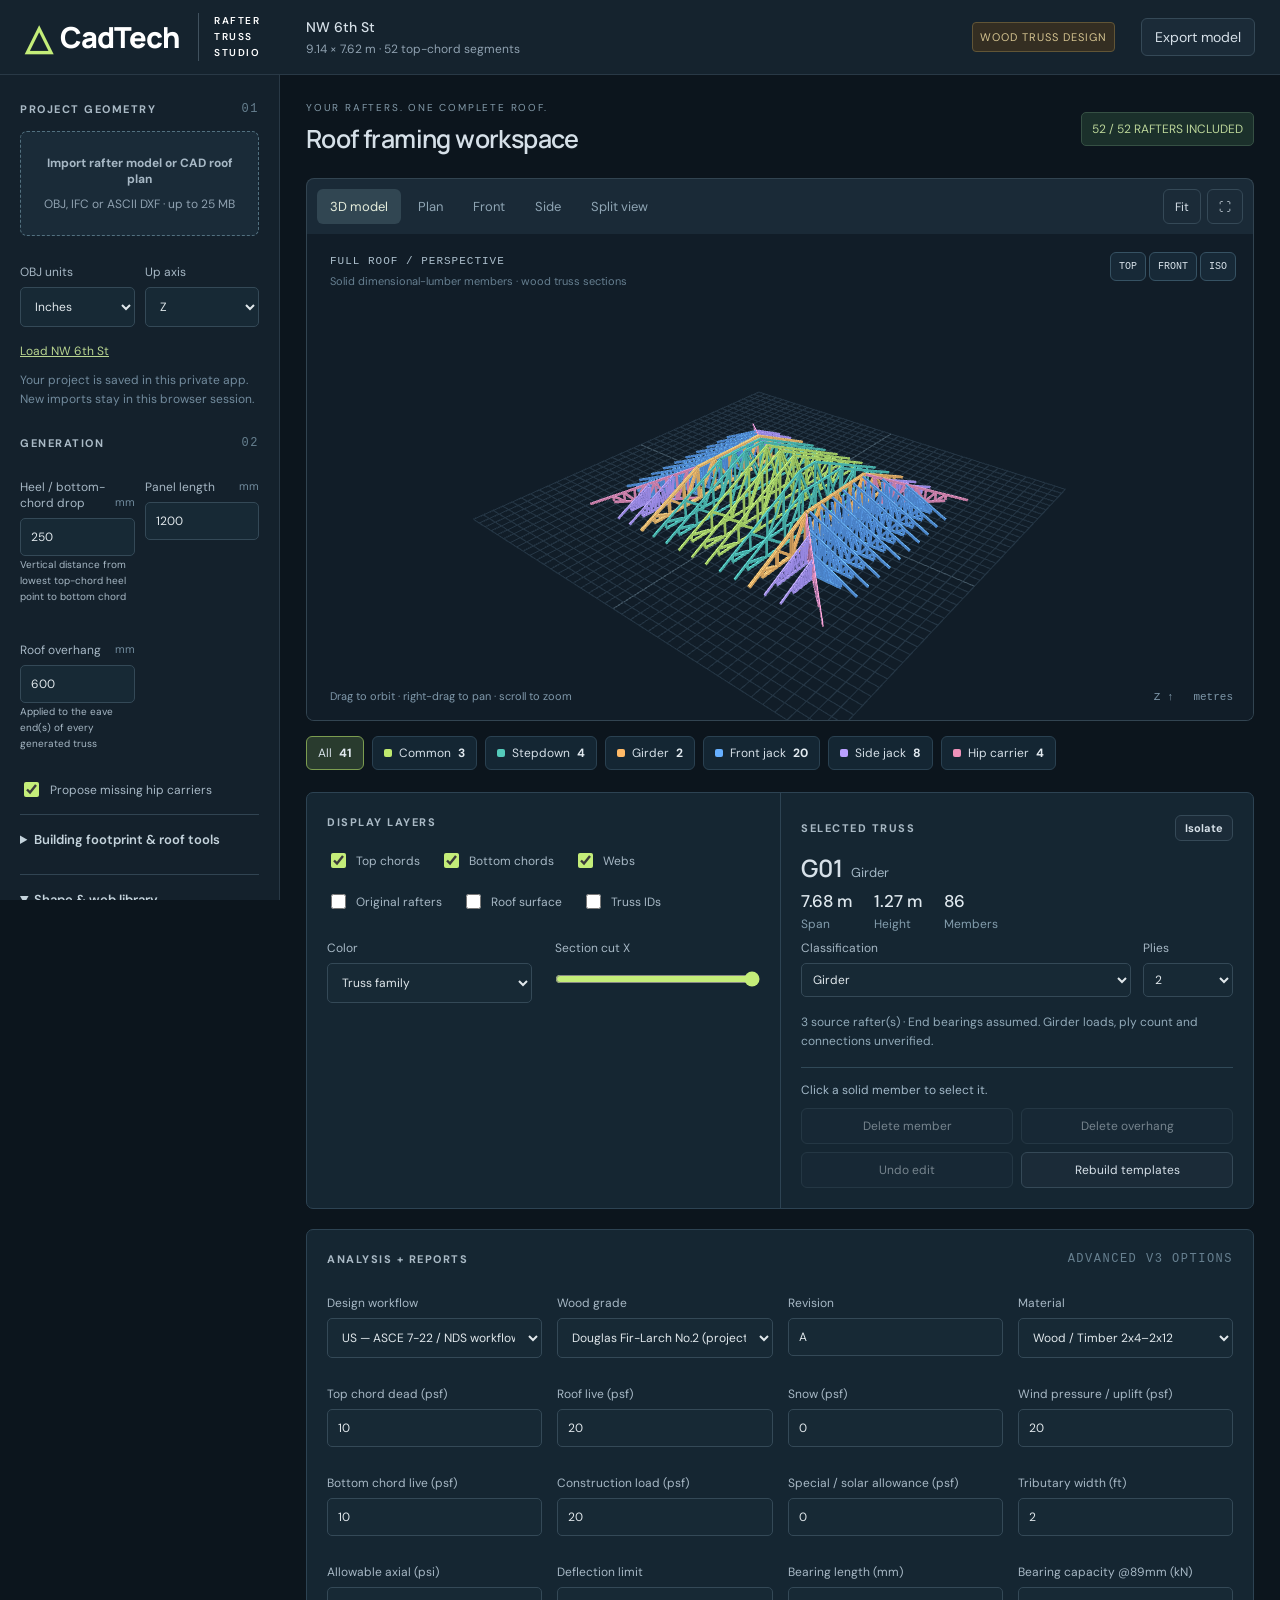
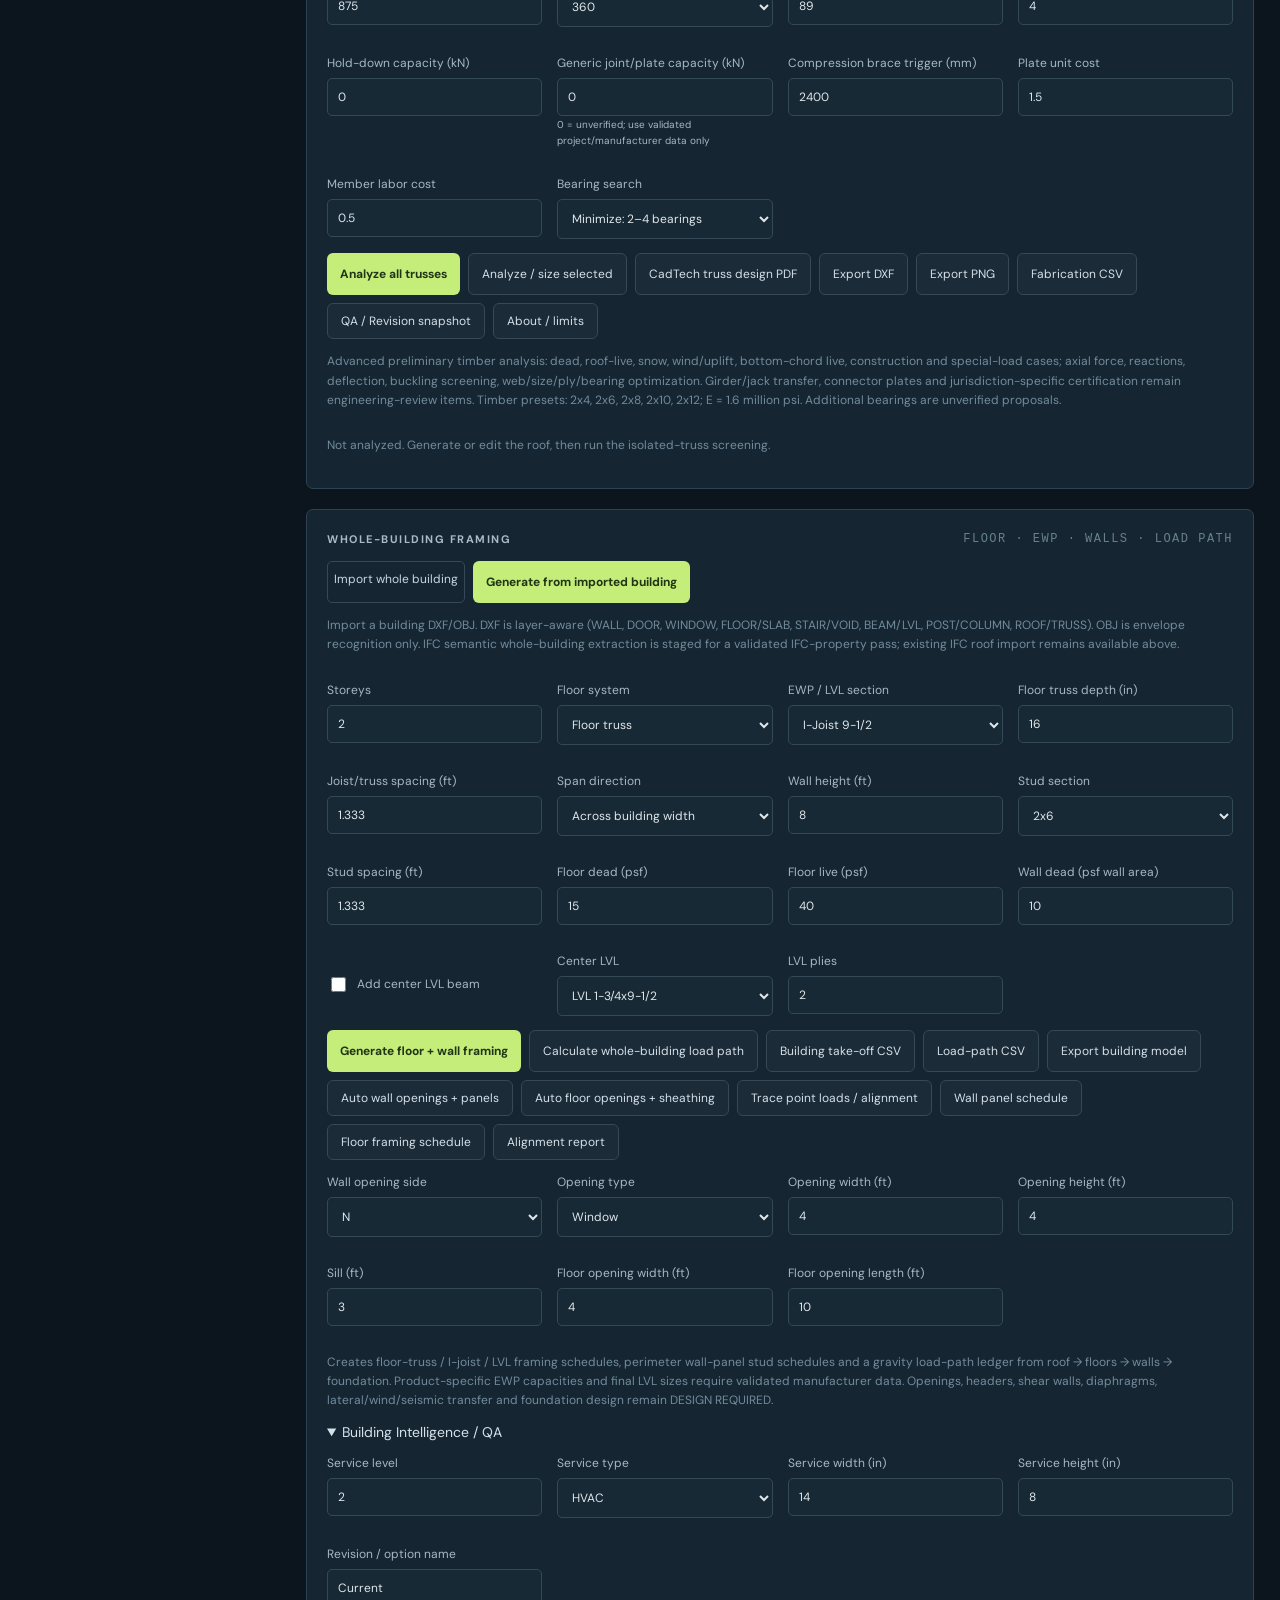
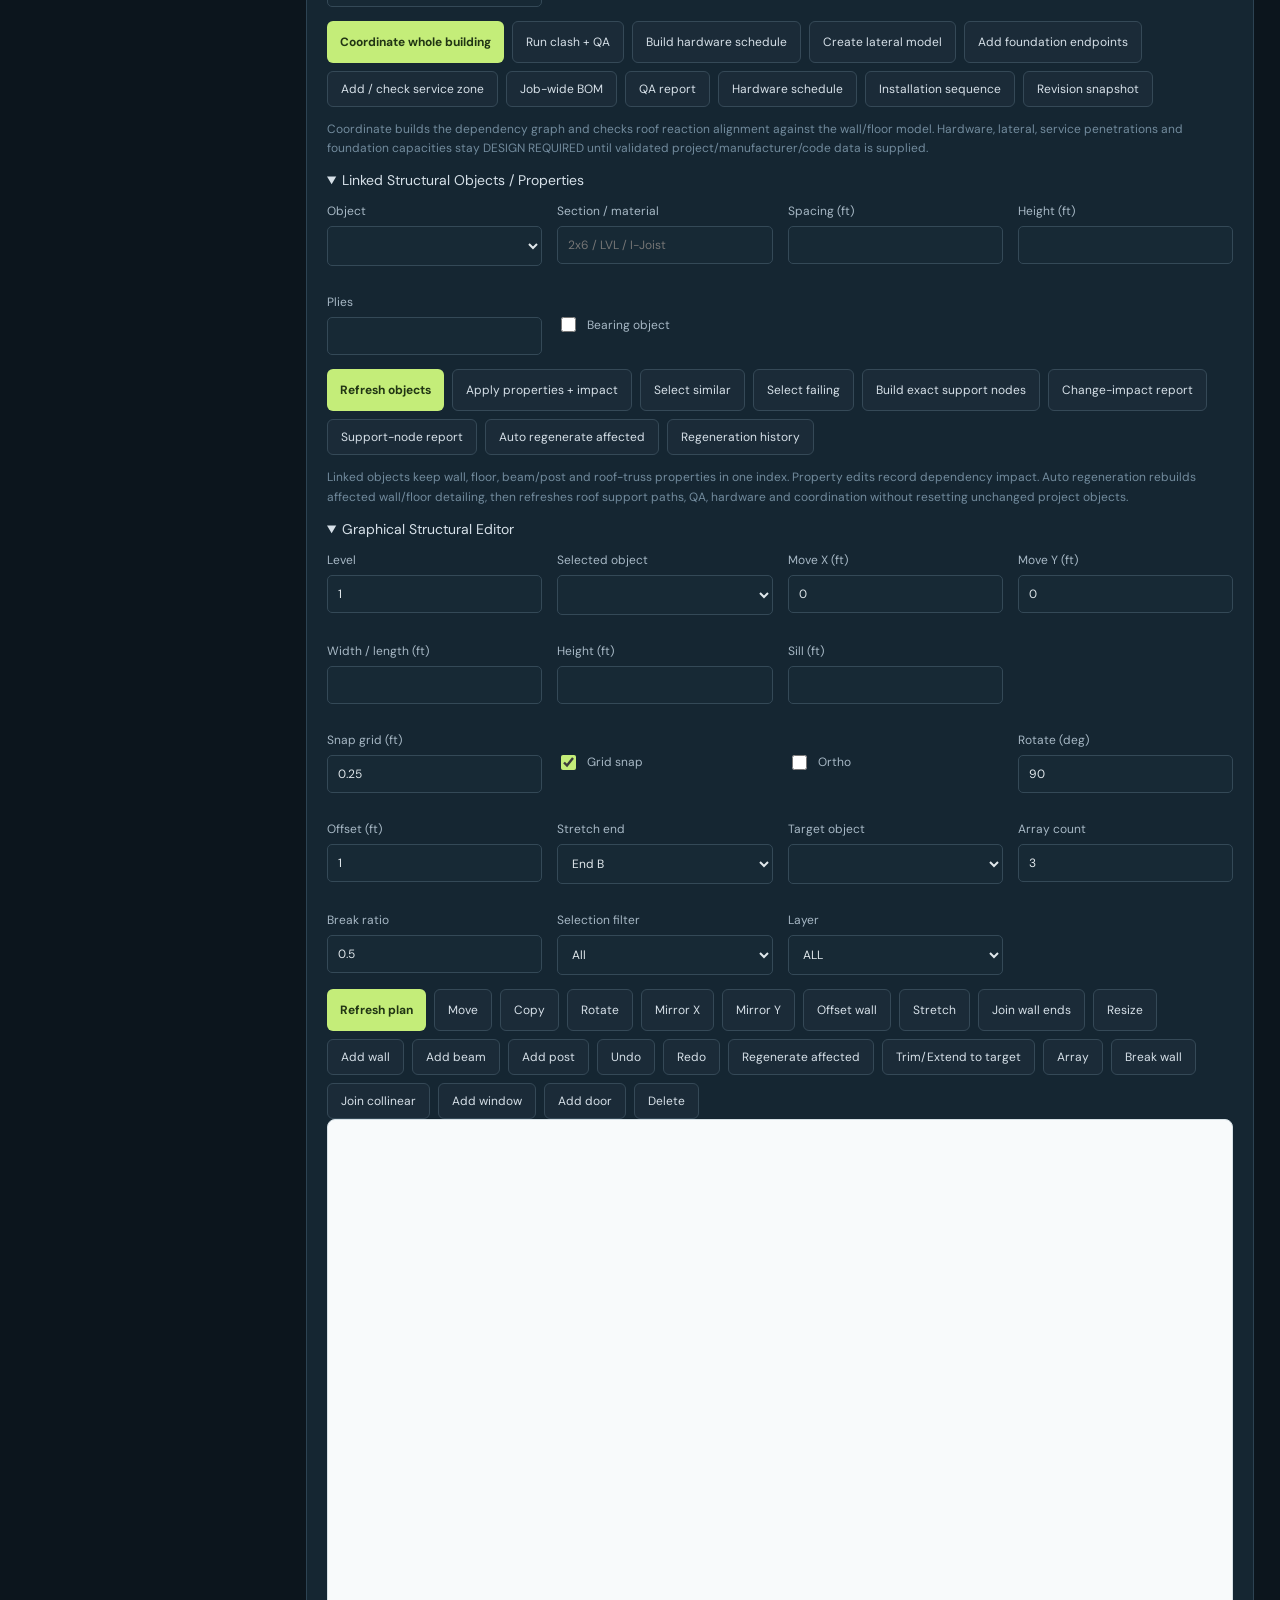
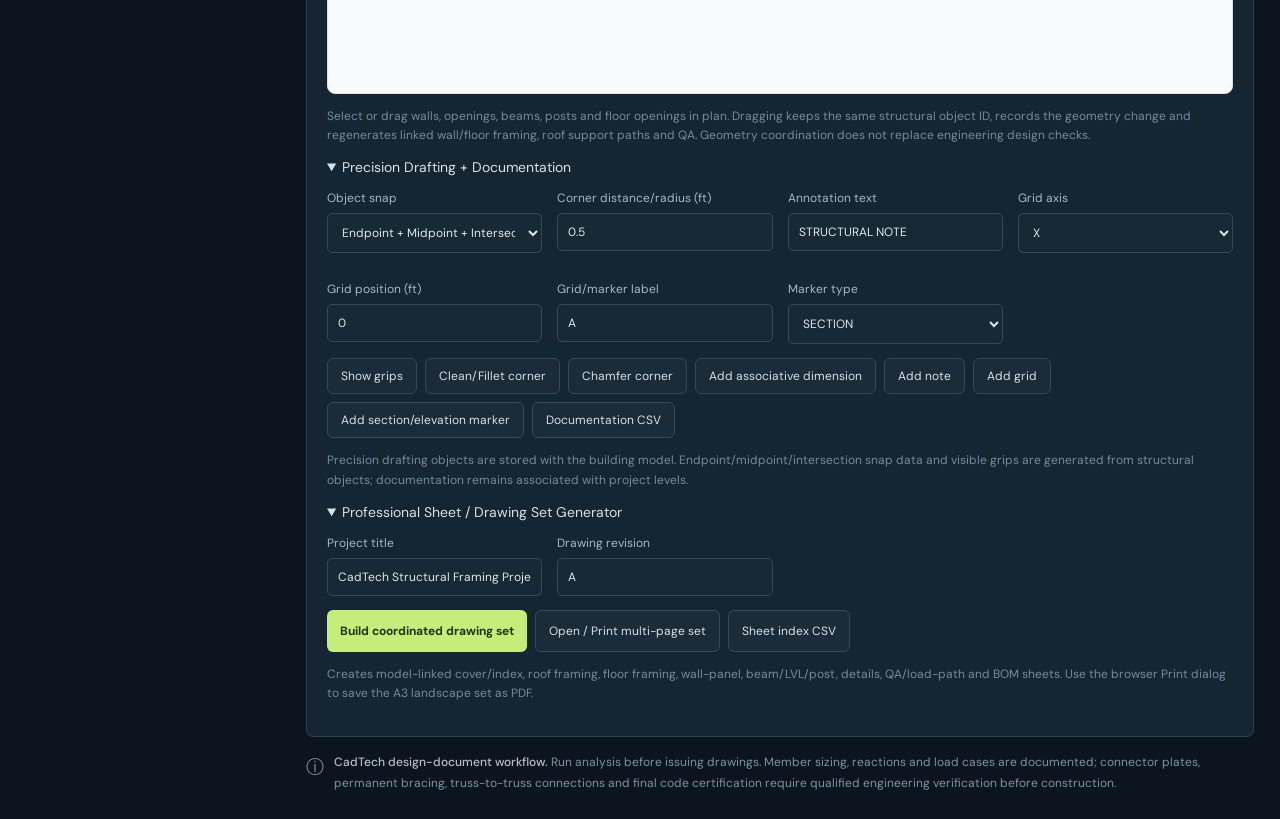
==== app/index.html @ 71169b50 "Add files via upload" ====
<!doctype html><html lang="en"><head><meta charset="UTF-8"><meta name="viewport" content="width=device-width,initial-scale=1"><title>CadTech — Rafter Truss Studio</title><meta name="description" content="Generate and inspect a full truss assembly from your ArchiCAD rafter model."><link rel="icon" href="data:image/svg+xml,%3Csvg xmlns='http://www.w3.org/2000/svg' viewBox='0 0 32 32'%3E%3Crect width='32' height='32' rx='6' fill='%23121e29'/%3E%3Cpath d='M4 25L16 6l12 19H4l12-10 12 10M16 6v19' fill='none' stroke='%23c4ed79' stroke-width='2'/%3E%3C/svg%3E"><link rel="stylesheet" href="roof.css?v=2"><script type="importmap">{"imports":{"three":"./vendor/three.module.js"}}</script></head><body>
<header><a class="brand" href="./"><span>△</span> CadTech <small>RAFTER TRUSS STUDIO</small></a><div class="project"><strong id="project-name">NW 6th St</strong><span id="dimensions">30 × 25 ft · inches confirmed</span></div><span class="concept">WOOD TRUSS DESIGN</span><button id="export">Export model</button></header>
<div class="shell"><aside class="left"><div class="section-title">PROJECT GEOMETRY <span>01</span></div><label class="drop" id="drop"><input type="file" id="file" accept=".obj,.ifc,.dxf"><strong>Import rafter model or CAD roof plan</strong><span>OBJ, IFC or ASCII DXF · up to 25 MB</span></label><div class="fields"><label>OBJ units<select id="units"><option value="0.0254" selected>Inches</option><option value="0.001">Millimetres</option><option value="0.01">Centimetres</option><option value="1">Metres</option><option value="0.3048">Feet</option></select></label><label>Up axis<select id="axis"><option>Z</option><option>Y</option></select></label></div><div class="cad-options" id="cad-options" hidden><div class="section-title">CAD ROOF INPUT <span>DXF</span></div><div class="fields"><label>Roof layer<select id="roof-layer"></select></label><label>Truss generation layer<select id="truss-layer" disabled><option>TRUSSES (required)</option></select></label><label>Roof angle <em>deg</em><input id="roof-angle" type="number" min="1" max="78" step="0.5" value="22.5"></label><label>CAD units<select id="cad-units"><option value="auto">Auto from DXF</option><option value=".0254">Inches</option><option value=".3048">Feet</option><option value=".001">Millimetres</option><option value=".01">Centimetres</option><option value="1">Metres</option></select></label></div><p class="help"><strong>Strict DXF layers:</strong> ROOF = reference geometry only (eave boundary + ridge/hip/valley). TRUSSES = the only layer allowed to generate trusses. Lines on ROOF never create trusses. CadTech reconstructs 3D top chords from the roof angle, then uses the same Common / Stepdown / Girder / Jack / Hip workflow as OBJ/IFC.</p><button id="rebuild-cad" class="subtle">Rebuild CAD roof</button></div><button id="preset" class="subtle">Load NW 6th St</button><p class="help">Your project is saved in this private app. New imports stay in this browser session.</p><div class="section-title">GENERATION <span>02</span></div><div class="fields"><label>Heel / bottom-chord drop <em>mm</em><input type="number" id="heel" min="50" max="1200" step="25" value="250"><small>Vertical distance from lowest top-chord heel point to bottom chord</small></label><label>Panel length <em>mm</em><input type="number" id="panel" min="300" max="2400" step="100" value="1200"></label><label>Roof overhang <em>mm</em><input type="number" id="roof-overhang" min="0" max="1800" step="25" value="600"><small>Applied to the eave end(s) of every generated truss</small></label></div><label class="check"><input id="hips" type="checkbox" checked>Propose missing hip carriers</label><button class="primary" id="generate">Generate complete roof</button><div id="message" role="status" aria-live="polite">Loading your rafter model…</div><div class="section-title">TRUSS SCHEDULE <span id="count">—</span></div><label class="sr-only" for="search">Find truss</label><input type="search" id="search" placeholder="Find truss ID or type"><div id="schedule"></div><a class="analysis-link" href="#analysis-workspace">Open selected-truss analysis</a></aside>
<main><div class="workspace-heading"><div><div class="eyebrow">YOUR RAFTERS. ONE COMPLETE ROOF.</div><h1>Roof framing workspace</h1></div><div id="coverage" class="coverage">Reading geometry</div></div><div class="toolbar"><div class="view-tabs" role="tablist" aria-label="Viewport"><button data-view="iso" class="active" role="tab" aria-selected="true">3D model</button><button data-view="plan" role="tab">Plan</button><button data-view="front" role="tab">Front</button><button data-view="side" role="tab">Side</button><button data-view="split" role="tab">Split view</button></div><div class="view-actions"><button id="fit" title="Fit whole model">Fit</button><button id="full" title="Full-screen viewport">⛶</button></div></div><section class="viewports" id="viewports"><div class="model-pane"><div class="viewport-meta"><strong id="view-title">FULL ROOF / PERSPECTIVE</strong><span id="view-subtitle">Solid dimensional-lumber members · wood truss sections</span></div><div id="three"></div><div class="compass"><button data-orient="plan">TOP</button><button data-orient="front">FRONT</button><button data-orient="iso">ISO</button></div><div class="nav-hint">Drag to orbit · right-drag to pan · scroll to zoom</div><div class="view-scale">Z ↑ &nbsp; metres</div></div><div class="drawing-pane" id="drawing-pane" hidden><div class="drawing-head"><strong id="drawing-title">SELECTED TRUSS</strong><button id="drawing-fit">Fit drawing</button></div><svg id="drawing" viewBox="0 0 800 460" aria-label="Dimensioned truss elevation"></svg><div class="drawing-note">Orthographic elevation · scroll to zoom · drag to pan</div></div></section><div class="family-bar" id="families"></div><div class="bottom-panels"><div class="layers-panel"><div class="section-title">DISPLAY LAYERS</div><div class="layers"><label><input type="checkbox" data-layer="top" checked>Top chords</label><label><input type="checkbox" data-layer="bottom" checked>Bottom chords</label><label><input type="checkbox" data-layer="web" checked>Webs</label><label><input type="checkbox" data-layer="rafters">Original rafters</label><label><input type="checkbox" data-layer="roof">Roof surface</label><label><input type="checkbox" data-layer="labels">Truss IDs</label></div><div class="display-controls"><label>Color<select id="color"><option value="type">Truss family</option><option value="role">Member role</option><option value="wire">Wireframe</option></select></label><label>Section cut X<input type="range" id="cut" min="0" max="100" value="100" aria-label="Section cut X"></label></div></div><div class="selection-panel"><div class="section-title">SELECTED TRUSS <button id="isolate" aria-pressed="false">Isolate</button></div><div id="selection">Select a truss in the model or schedule.</div></div></div><div class="engineering"><span>ⓘ</span><p><strong>CadTech design-document workflow.</strong> Run analysis before issuing drawings. Member sizing, reactions and load cases are documented; connector plates, permanent bracing, truss-to-truss connections and final code certification require qualified engineering verification before construction.</p></div></main></div>
<dialog id="export-dialog"><button id="close-export" aria-label="Close exports">×</button><div class="eyebrow">COMPLETE ASSEMBLY</div><h2>Export this roof</h2><p>Geometry, truss schedule, analysis results and CadTech design documents. Final issue requires engineering review of connections, bracing and project-specific code inputs.</p><div id="downloads"></div></dialog><script type="module" src="assembly-app.js?v=4"></script></body></html>
---- app/roof.css ----
@import url('https://fonts.googleapis.com/css2?family=DM+Sans:wght@400;500;600;700&family=Manrope:wght@500;600;700;800&display=swap');
:root{font:14px 'DM Sans',sans-serif;color:#d6e0e8;background:#0c151d;--border:#293946;--muted:#8fa1b0;--lime:#c4ed79}*{box-sizing:border-box}[hidden]{display:none!important}body{margin:0}button,input,select{font:inherit}button,a,input,select{outline-offset:3px}button{cursor:pointer;border:1px solid #354957;border-radius:6px;background:#1b2b38;color:#d6e0e8;padding:9px 13px}button:hover{background:#2a3d4c}button:focus-visible,input:focus-visible,select:focus-visible{outline:2px solid var(--lime)}header{display:flex;align-items:center;gap:26px;padding:0 25px;height:75px;border-bottom:1px solid var(--border);background:#15232e}.brand{text-decoration:none;color:white;font:800 29px 'Manrope',sans-serif;display:flex;gap:9px;align-items:center;letter-spacing:-1px}.brand>span{color:var(--lime);font-size:35px}.brand small{font:600 10px 'DM Sans',sans-serif;letter-spacing:1.5px;border-left:1px solid #40515e;max-width:82px;padding-left:15px;margin-left:10px;line-height:1.6}.project{flex:1;display:flex;flex-direction:column;gap:5px}.project strong{font-size:14px;font-weight:500}.project span{font-size:12px;color:var(--muted)}.concept{font-size:11px;letter-spacing:1px;color:#d5c490;background:#342e22;border:1px solid #615536;padding:7px;border-radius:4px}.shell{display:grid;grid-template-columns:280px minmax(0,1fr)}aside{padding:25px 20px;border-right:1px solid var(--border);background:#14212c;height:calc(100vh - 75px);overflow:auto;position:sticky;top:0}.section-title{font-size:11px;font-weight:700;letter-spacing:1.5px;display:flex;justify-content:space-between;align-items:center;margin:2px 0 15px;color:#aabac6}.section-title>span{color:#678090;font:12px monospace}.drop{display:flex;position:relative;flex-direction:column;gap:9px;border:1px dashed #52707f;padding:23px 15px;border-radius:7px;background:#1a2b38;text-align:center}.drop input{position:absolute;inset:0;opacity:0;width:100%;height:100%;cursor:pointer}.drop span{font-size:12px;color:var(--muted)}.drop.drag{border-color:var(--lime)}.fields{display:grid;grid-template-columns:1fr 1fr;gap:10px}label{display:block;margin:14px 0;font-size:12px;color:#a7b8c5}label em{float:right;font-size:11px;font-style:normal;color:#718b9d}input:not([type=checkbox]):not([type=range]),select{display:block;width:100%;margin-top:7px;border:1px solid #344957;border-radius:5px;padding:10px;background:#172935;color:#e0e7eb;min-width:0}input[type=checkbox]{accent-color:var(--lime);width:15px;height:15px}.check{display:flex;align-items:center;gap:8px;line-height:1.5}.help{color:#728b9d;font-size:12px;line-height:1.6;margin:12px 0 27px}.subtle{border:0;padding:0;text-decoration:underline;background:none;color:#b9d590;font-size:12px}.primary{background:var(--lime);color:#213514;font-weight:700;border:0;width:100%;padding:13px}.primary:hover{background:#d2fc88}#message{font-size:12px;line-height:1.6;margin:12px 0 25px;color:#afc598}#schedule{max-height:360px;overflow:auto;margin-top:10px}.truss-row{display:flex;width:100%;border:0;border-bottom:1px solid #263c4c;background:transparent;border-radius:0;text-align:left;align-items:center;padding:12px 6px;gap:11px}.truss-row.active{background:#243b45;box-shadow:inset 3px 0 var(--lime)}.truss-row i{width:7px;height:7px;border-radius:2px;flex-shrink:0}.truss-row strong{font-size:13px;min-width:34px}.truss-row span{font-size:12px;color:#9bb0be;flex:1}.truss-row small{font:11px monospace;color:#7a929f}.analysis-link{display:block;font-size:12px;color:#b4cc8d;margin-top:24px;text-decoration:none}main{padding:26px;min-width:0}.workspace-heading{display:flex;justify-content:space-between;align-items:center;margin-bottom:22px;gap:15px}.eyebrow{font-size:10px;letter-spacing:1.8px;color:#839aa9}h1{font:600 25px 'Manrope',sans-serif;letter-spacing:-.6px;margin:7px 0 0}.coverage{font-size:12px;border:1px solid #365044;color:#bbd599;background:#1b302b;padding:8px 10px;border-radius:5px}.toolbar{display:flex;justify-content:space-between;background:#1a2a37;border:1px solid #324451;border-bottom:0;border-radius:8px 8px 0 0;padding:10px;gap:8px}.view-tabs{display:flex;gap:4px}.view-tabs button{border:0;background:transparent;color:#8fa5b4;padding:9px 13px;font-size:13px}.view-tabs button.active{background:#314652;color:#e5eddc}.view-actions{display:flex;gap:6px}.view-actions button{padding:7px 11px;font-size:12px}.viewports{display:grid;grid-template-columns:1fr;background:#111d28;border:1px solid #324451;border-top:0;border-radius:0 0 8px 8px;overflow:hidden}.viewports.split{grid-template-columns:1fr 1fr}.model-pane{height:clamp(430px,54vh,750px);position:relative;min-width:0}#three{position:absolute;inset:0}#three canvas{display:block;width:100%;height:100%;touch-action:none}.viewport-meta{position:absolute;top:21px;left:23px;z-index:1;pointer-events:none;display:flex;flex-direction:column;gap:7px}.viewport-meta strong{font:11px monospace;letter-spacing:1px;color:#acbfcc}.viewport-meta span{font-size:11px;color:#667f90}.compass{position:absolute;right:17px;top:18px;display:flex;gap:3px}.compass button{font:10px monospace;background:#1c3140a8;border-color:#365263;padding:8px}.nav-hint,.view-scale{position:absolute;bottom:17px;color:#7f98aa;font-size:11px;pointer-events:none}.nav-hint{left:23px}.view-scale{right:20px;font:11px monospace}.drawing-pane{border-left:1px solid #344859;position:relative;min-width:0;background:#f5f7f8;color:#243d4b}.drawing-head{position:absolute;top:18px;left:17px;right:17px;display:flex;align-items:center;justify-content:space-between;z-index:1}.drawing-head strong{font:11px monospace}.drawing-head button{padding:6px 9px;font-size:11px;background:white;color:#456271;border-color:#cdd7dc}#drawing{height:100%;width:100%;min-height:430px;touch-action:none}.drawing-note{position:absolute;bottom:17px;left:17px;color:#7d929d;font-size:11px;pointer-events:none}.family-bar{display:flex;flex-wrap:wrap;gap:8px;margin:15px 0 22px}.family-bar button{font-size:12px;border-color:#2a4151;background:#142633;padding:8px 11px;display:flex;align-items:center;gap:7px}.family-bar button.active{border-color:#7c9d50;background:#293b2e}.family-bar i{width:8px;height:8px;border-radius:2px}.family-bar strong{color:#e2eaf0}.bottom-panels{display:grid;grid-template-columns:1fr 1fr;border:1px solid #2d4353;background:#152632;border-radius:7px}.layers-panel,.selection-panel{padding:20px}.selection-panel{border-left:1px solid #2d4353}.layers{display:flex;flex-wrap:wrap;gap:8px 20px}.layers label{display:flex;align-items:center;gap:7px;margin:6px 0;font-size:12px}.display-controls{display:grid;grid-template-columns:1fr 1fr;gap:23px;margin-top:8px}.display-controls input[type=range]{width:100%;margin:15px 0 0;accent-color:var(--lime)}.selection-panel .section-title{margin-bottom:10px}#isolate{font-size:11px;padding:5px 9px;letter-spacing:0}#isolate[aria-pressed=true]{background:var(--lime);color:#263819}#selection h2{font:600 24px 'Manrope',sans-serif;margin:6px 0}#selection h2 span{font:13px 'DM Sans',sans-serif;color:#a2b6c4;margin-left:8px}#selection p{font-size:12px;line-height:1.6;margin:8px 0;color:#92aab9}.selection-metrics{display:flex;gap:22px;font-size:12px;color:#839dad}.selection-metrics strong{display:block;font-size:17px;color:#dfe8ee;font-weight:500;margin-bottom:4px}.edit-row{display:grid;grid-template-columns:1fr 90px;gap:12px}.edit-row label{margin:8px 0}.edit-row select{padding:7px;font-size:12px}.engineering{display:flex;gap:10px;font-size:12px;line-height:1.7;color:#7994a7;margin-top:15px}.engineering span{font-size:18px}.engineering p{margin:0}.engineering strong{color:#b0c1cd;font-weight:500}dialog{width:min(520px,90vw);border:1px solid #425869;border-radius:10px;background:#1a2b38;color:#deebf4;padding:28px}dialog::backdrop{background:#081219c9;backdrop-filter:blur(4px)}#close-export{float:right;padding:2px 10px;font-size:22px}dialog p{font-size:14px;color:#9db2c0;line-height:1.6}#downloads a{display:block;color:#c9e696;background:#263d47;border:1px solid #415e68;padding:12px;margin-top:10px;text-decoration:none;border-radius:5px}.sr-only{position:absolute;width:1px;height:1px;overflow:hidden;clip:rect(0,0,0,0)}#viewports:fullscreen{width:100vw;height:100vh;border:0;border-radius:0}#viewports:fullscreen .model-pane{height:100vh}button:disabled{opacity:.5;cursor:wait}@media(min-width:1700px){.shell{grid-template-columns:310px 1fr}main{padding:34px 40px}}@media(max-width:1100px){.shell{grid-template-columns:245px 1fr}main{padding:20px 15px}.view-tabs button{padding:8px;font-size:12px}.coverage{display:none}.concept{display:none}.bottom-panels{grid-template-columns:1fr}.selection-panel{border-left:0;border-top:1px solid #2d4353}.viewports.split{grid-template-columns:1fr}.drawing-pane{border-left:0;border-top:1px solid #344859;height:380px}h1{font-size:23px}.brand small{display:none}}@media(max-width:700px){header{padding:0 14px;gap:15px}.project span{display:none}.brand{font-size:24px}.project strong{font-size:12px}.shell{display:flex;flex-direction:column}main{order:1}aside{order:2;position:static;height:auto;border:0}.workspace-heading{margin-bottom:18px}.eyebrow{font-size:9px}.model-pane{height:440px}.toolbar{flex-wrap:wrap}.view-tabs{flex:1;justify-content:space-between}.view-actions{display:none}.nav-hint{font-size:10px;left:12px}.view-scale{display:none}.viewport-meta{left:13px}.viewport-meta span{max-width:160px}.compass{right:10px}.viewports.split{grid-template-columns:1fr}.family-bar{gap:5px}.family-bar button{font-size:11px;padding:7px}.bottom-panels{grid-template-columns:1fr}#schedule{max-height:250px}.drawing-pane{height:330px}#drawing{min-height:330px}.concept{display:none}}

.advanced-settings details{border-top:1px solid #314452;padding:16px 0;margin-top:10px}.advanced-settings summary{cursor:pointer;font-size:13px;color:#c4d3dc;font-weight:600}.advanced-settings .help{margin-bottom:4px}.button-grid{display:grid;grid-template-columns:1fr 1fr;gap:8px}.button-grid button,.file-button{font-size:12px;padding:9px 6px}.file-button{display:block;margin:0;border:1px solid #354957;border-radius:5px;position:relative;text-align:center;cursor:pointer;color:#c8d7e1}.file-button input{position:absolute;inset:0;opacity:0;cursor:pointer;width:100%;height:100%}.project-buttons{margin:16px 0}.member-edit{border-top:1px solid #304958;padding-top:14px;margin-top:16px}#picked-member{font-size:12px;color:#a2b8c8;margin-bottom:10px}.analysis-workspace{margin-top:20px;padding:20px;border:1px solid #2d4353;border-radius:7px;background:#152632}.analysis-inputs{display:grid;grid-template-columns:repeat(4,1fr);gap:0 15px}.analysis-actions{display:flex;gap:8px;flex-wrap:wrap}.analysis-actions .primary{width:auto}.analysis-actions button{font-size:12px}.analysis-workspace .help{margin:13px 0}#analysis-status{color:#c0d89b;font-size:13px;margin:12px 0}#analysis-results{max-height:350px;overflow:auto}#analysis-results table{border-collapse:collapse;width:100%;font-size:12px}#analysis-results td,#analysis-results th{padding:10px;text-align:left;border-bottom:1px solid #2b4353}#analysis-results th{color:#8ca6b8;font-weight:500}aside{scrollbar-width:thin;scrollbar-color:#3e5a6b #14212c}@media(max-width:1000px){.analysis-inputs{grid-template-columns:repeat(2,1fr)}}@media(max-width:700px){.analysis-workspace{padding:14px}.analysis-inputs{grid-template-columns:repeat(2,1fr)}}
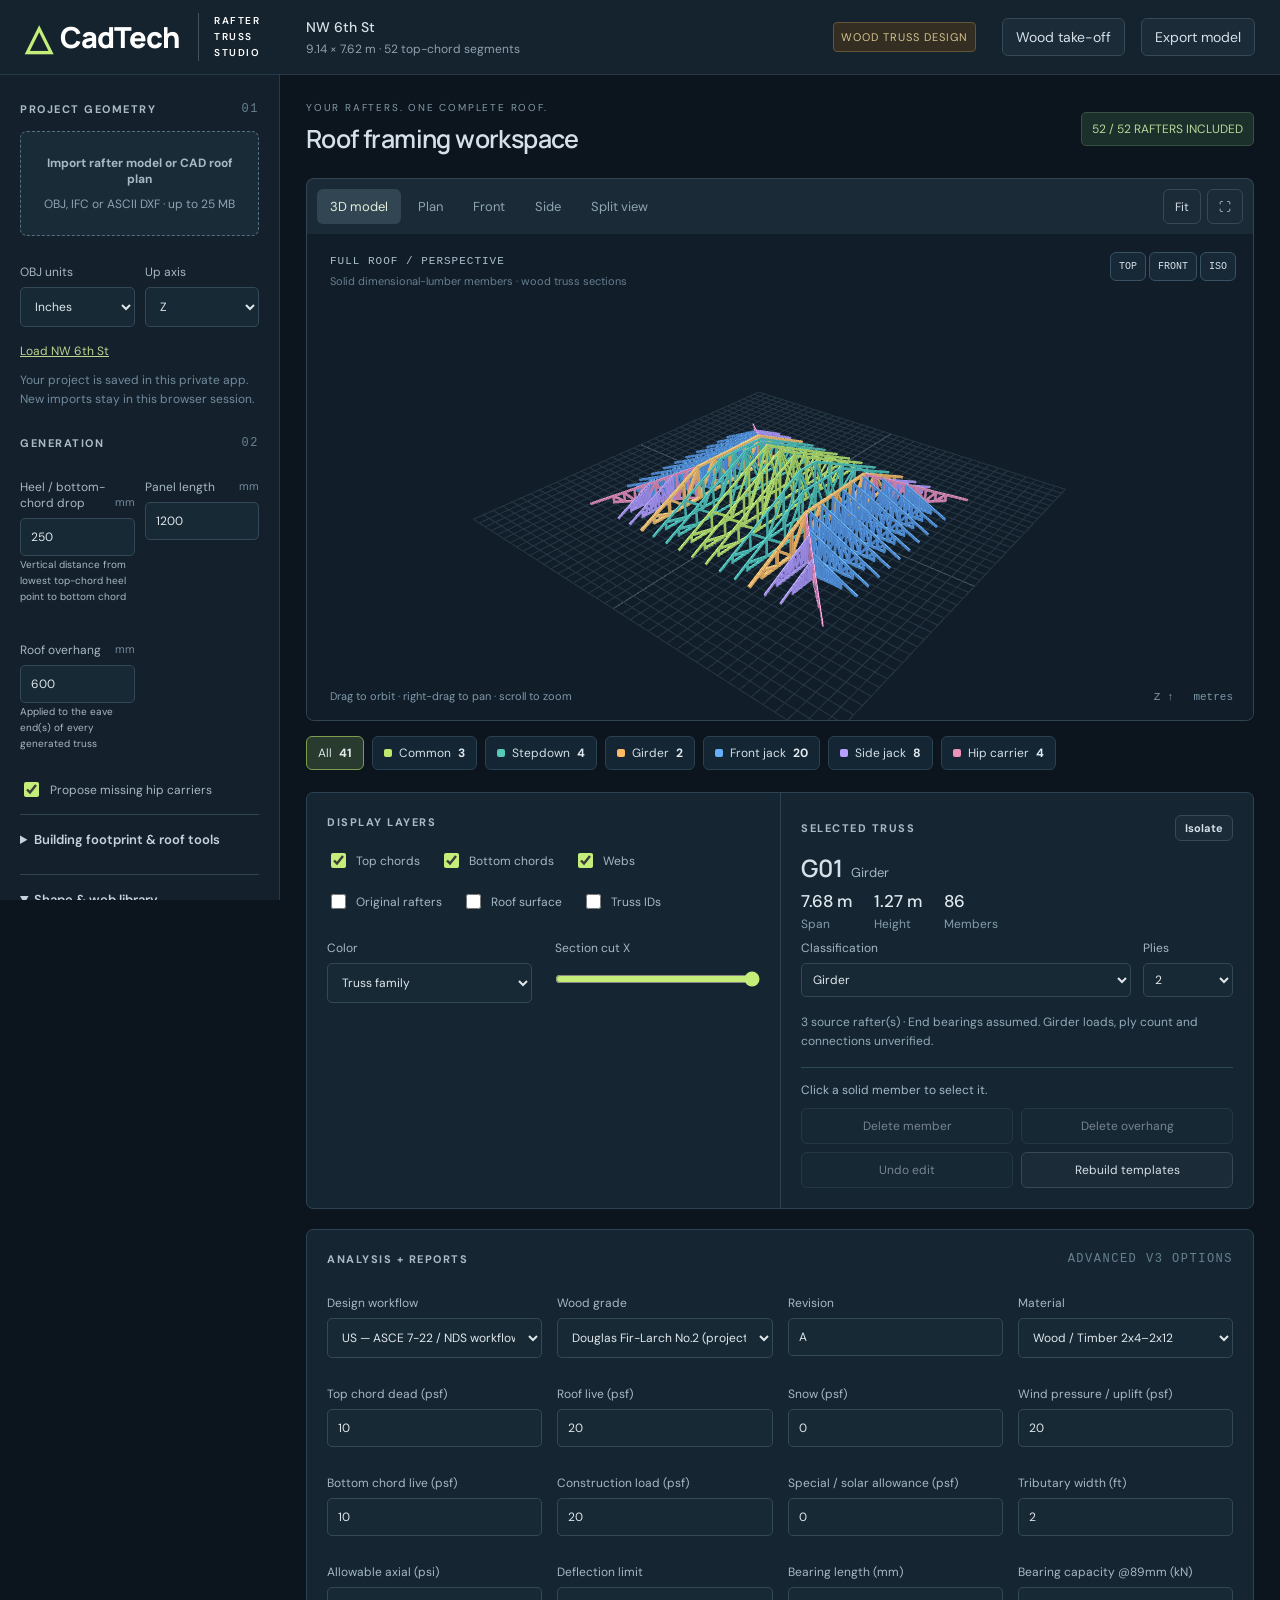
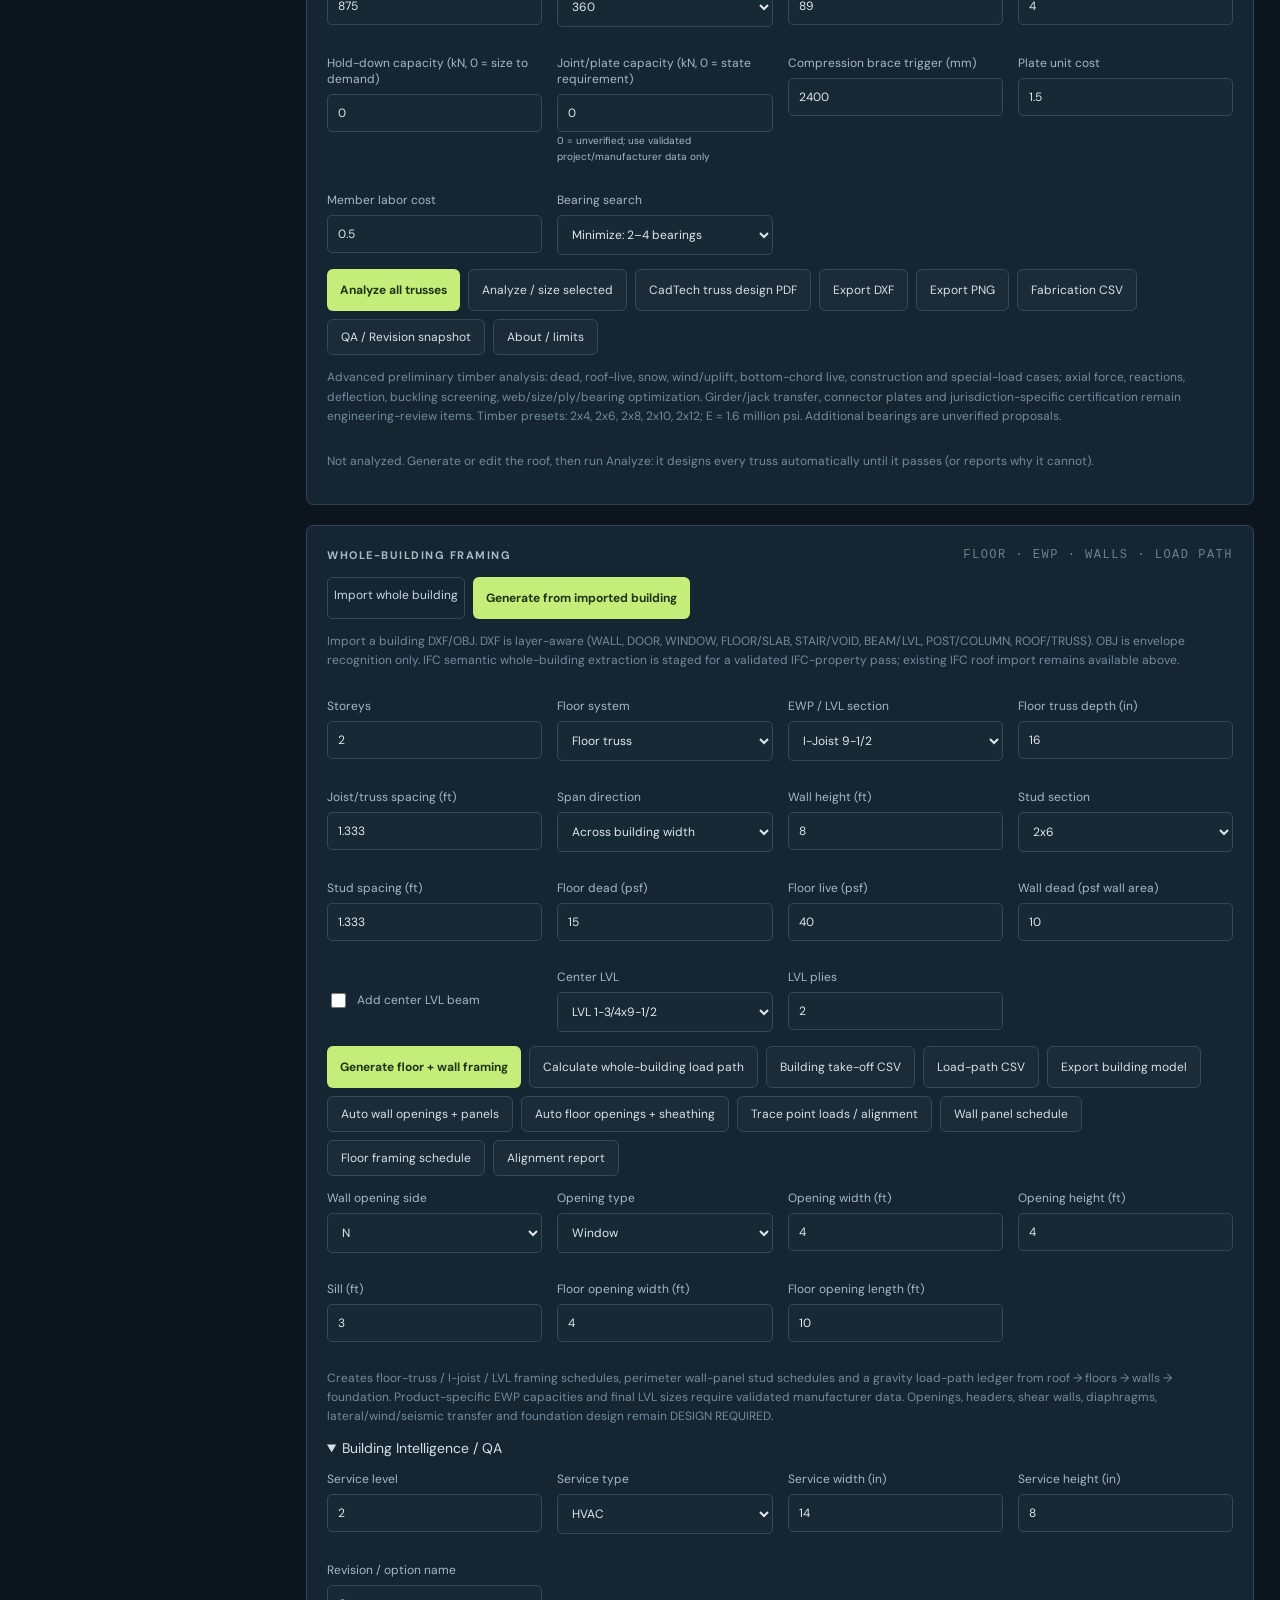
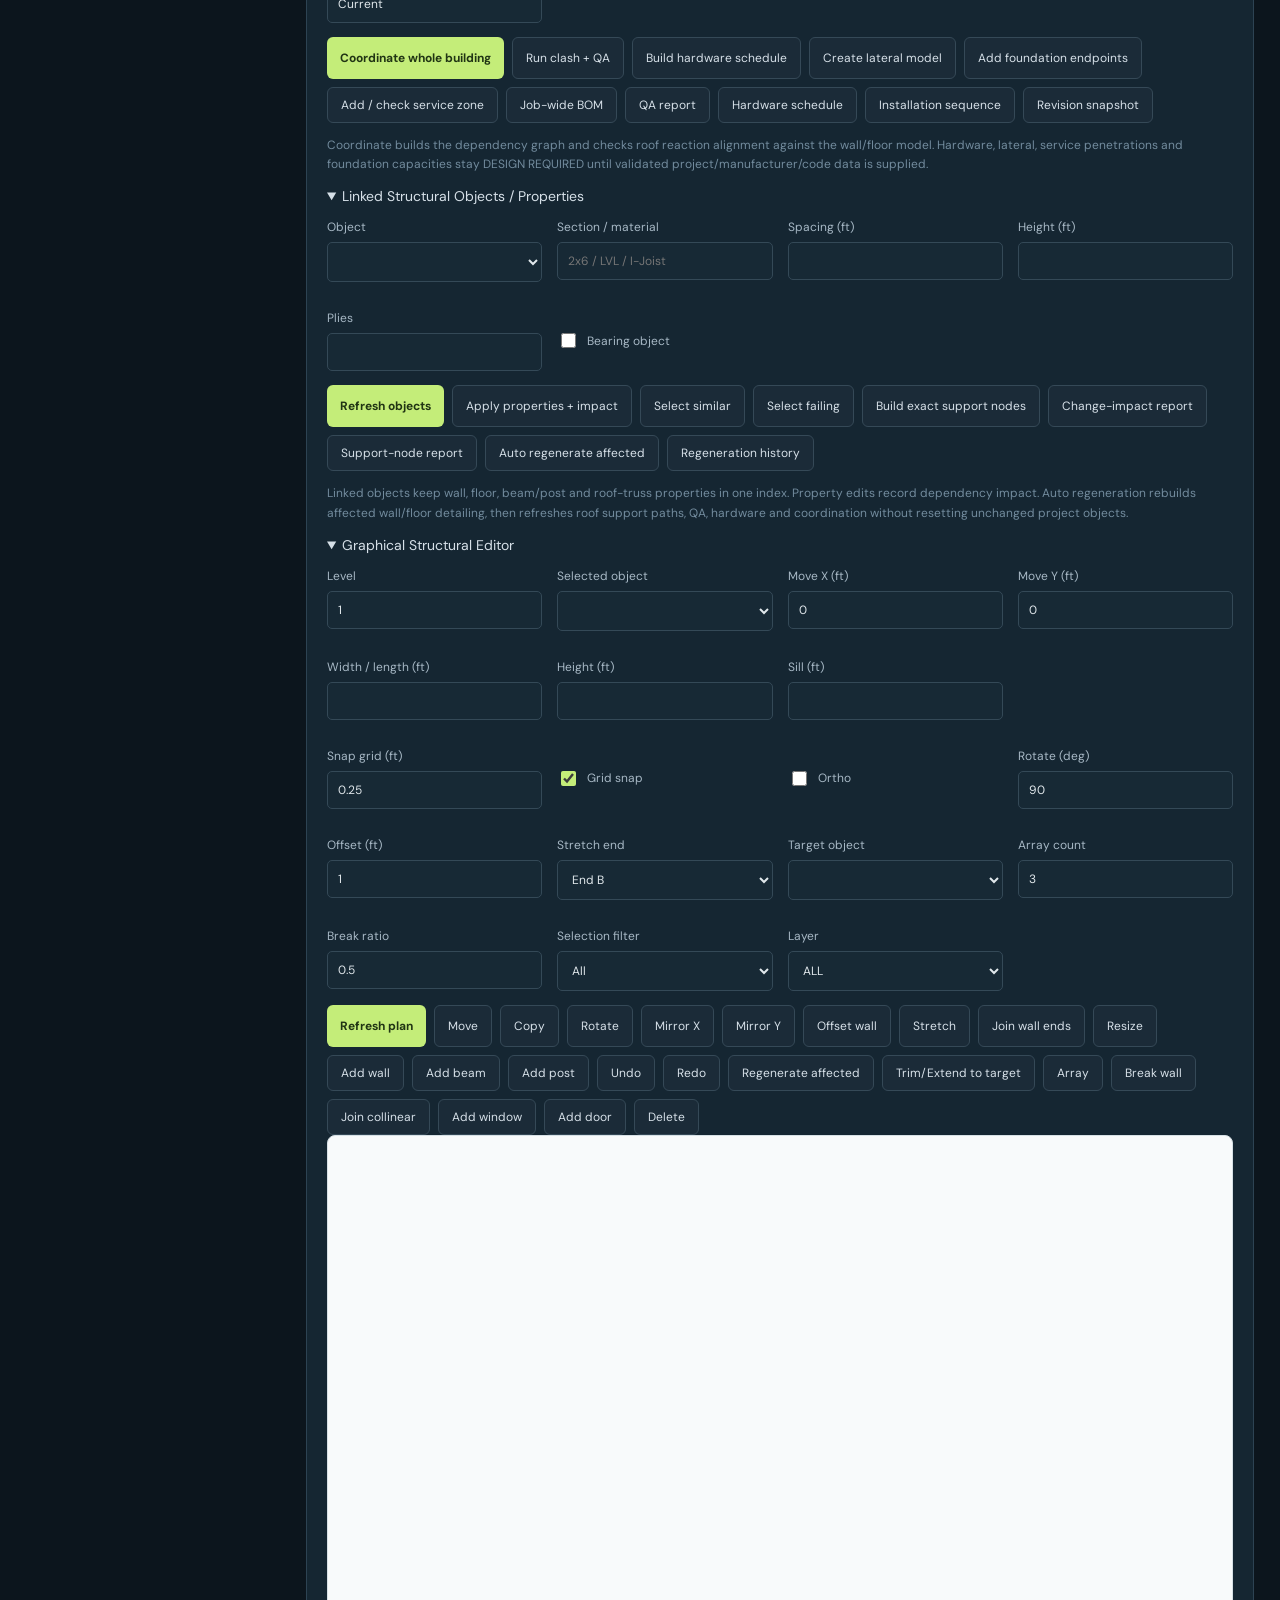
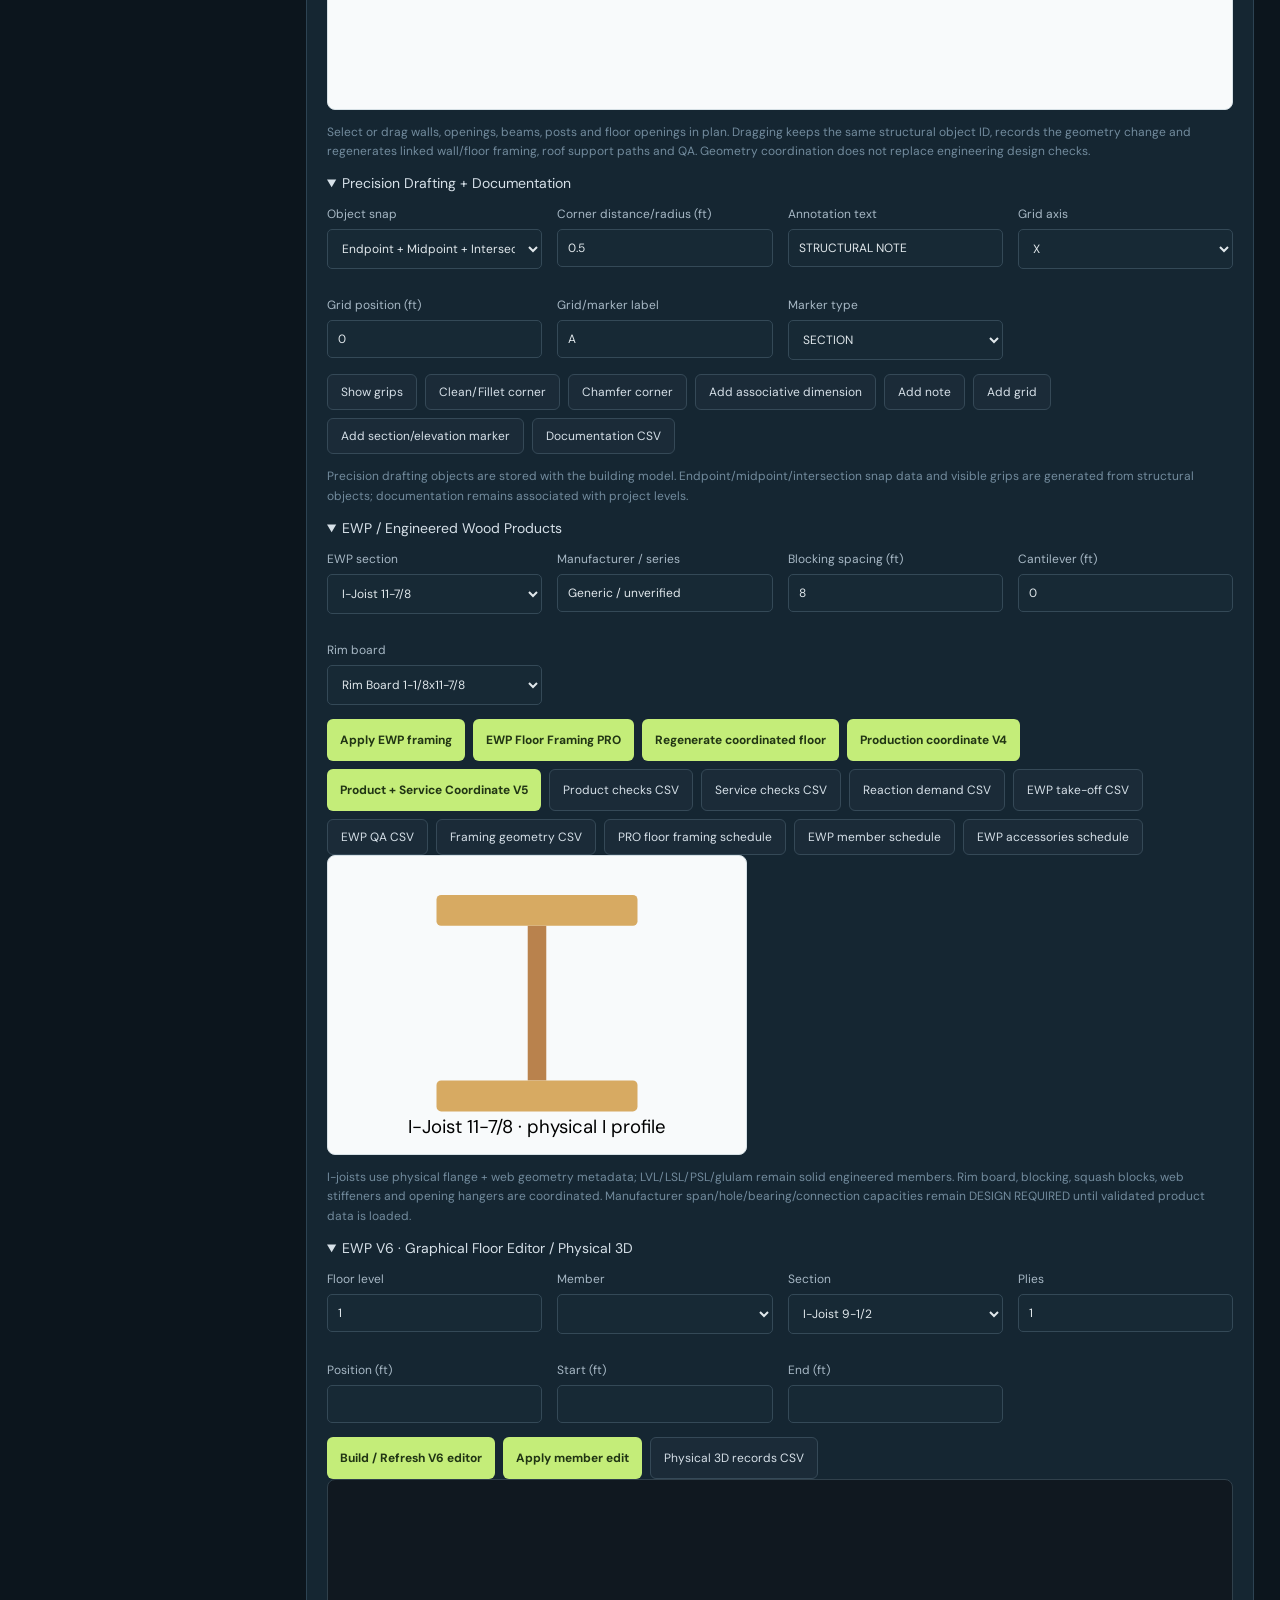
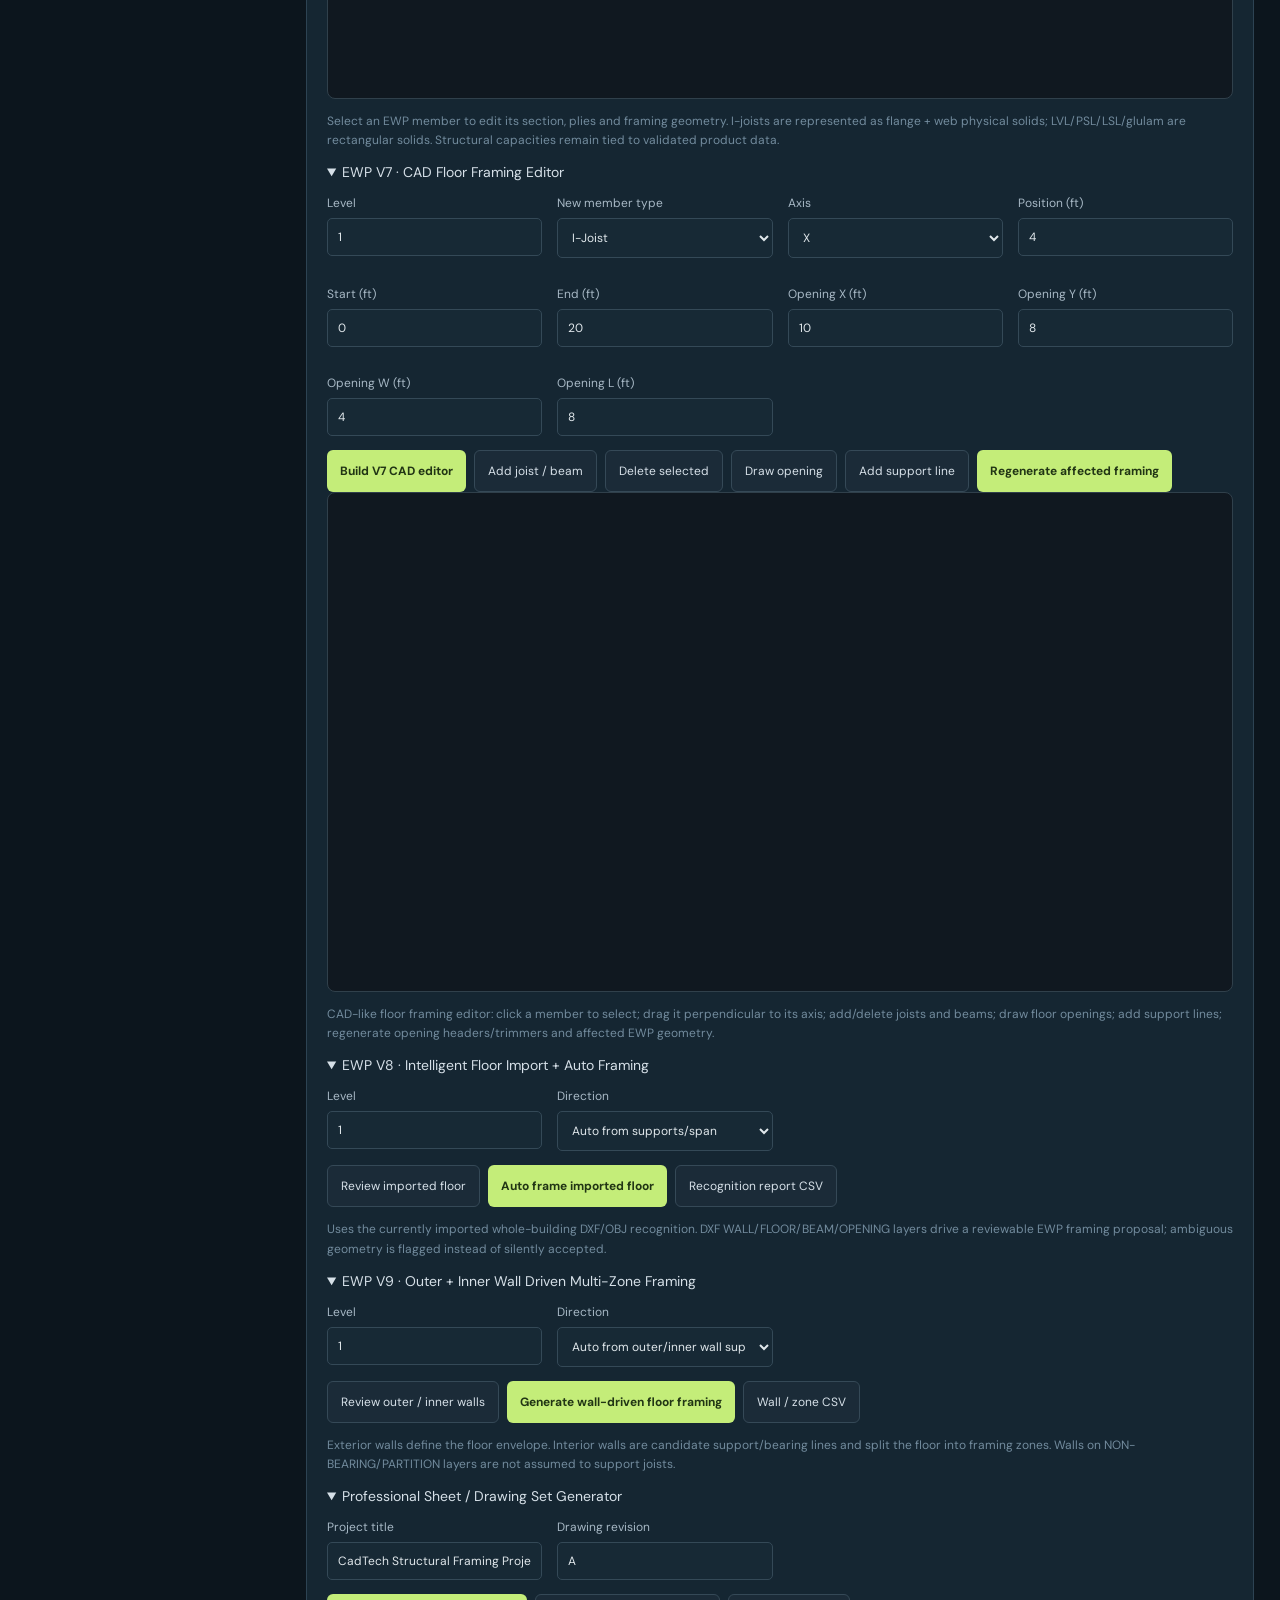
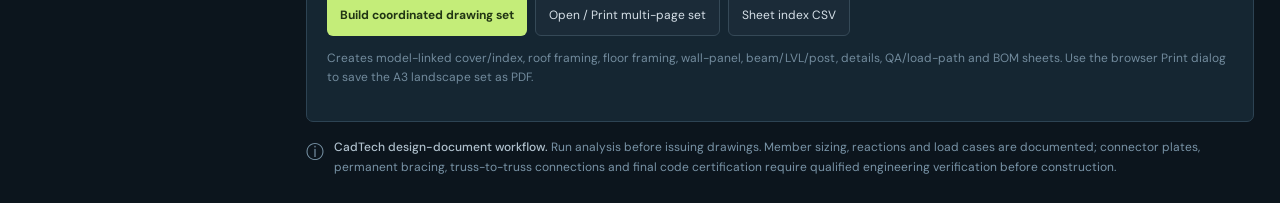
==== commit 2bf05478: "Add files via upload Description to paste into the “About” box:  Browser-based roof truss generato" ====
--- a/app/index.html
+++ b/app/index.html
@@ -1,6 +1,6 @@
 <!doctype html><html lang="en"><head><meta charset="UTF-8"><meta name="viewport" content="width=device-width,initial-scale=1"><title>CadTech — Rafter Truss Studio</title><meta name="description" content="Generate and inspect a full truss assembly from your ArchiCAD rafter model."><link rel="icon" href="data:image/svg+xml,%3Csvg xmlns='http://www.w3.org/2000/svg' viewBox='0 0 32 32'%3E%3Crect width='32' height='32' rx='6' fill='%23121e29'/%3E%3Cpath d='M4 25L16 6l12 19H4l12-10 12 10M16 6v19' fill='none' stroke='%23c4ed79' stroke-width='2'/%3E%3C/svg%3E"><link rel="stylesheet" href="roof.css?v=2"><script type="importmap">{"imports":{"three":"./vendor/three.module.js"}}</script></head><body>
-<header><a class="brand" href="./"><span>△</span> CadTech <small>RAFTER TRUSS STUDIO</small></a><div class="project"><strong id="project-name">NW 6th St</strong><span id="dimensions">30 × 25 ft · inches confirmed</span></div><span class="concept">WOOD TRUSS DESIGN</span><button id="export">Export model</button></header>
+<header><a class="brand" href="./"><span>△</span> CadTech <small>RAFTER TRUSS STUDIO</small></a><div class="project"><strong id="project-name">NW 6th St</strong><span id="dimensions">30 × 25 ft · inches confirmed</span></div><span class="concept">WOOD TRUSS DESIGN</span><button id="takeoff" title="Cut list, stock boards and board feet">Wood take-off</button><button id="export">Export model</button></header>
 <div class="shell"><aside class="left"><div class="section-title">PROJECT GEOMETRY <span>01</span></div><label class="drop" id="drop"><input type="file" id="file" accept=".obj,.ifc,.dxf"><strong>Import rafter model or CAD roof plan</strong><span>OBJ, IFC or ASCII DXF · up to 25 MB</span></label><div class="fields"><label>OBJ units<select id="units"><option value="0.0254" selected>Inches</option><option value="0.001">Millimetres</option><option value="0.01">Centimetres</option><option value="1">Metres</option><option value="0.3048">Feet</option></select></label><label>Up axis<select id="axis"><option>Z</option><option>Y</option></select></label></div><div class="cad-options" id="cad-options" hidden><div class="section-title">CAD ROOF INPUT <span>DXF</span></div><div class="fields"><label>Roof layer<select id="roof-layer"></select></label><label>Truss generation layer<select id="truss-layer" disabled><option>TRUSSES (required)</option></select></label><label>Roof angle <em>deg</em><input id="roof-angle" type="number" min="1" max="78" step="0.5" value="22.5"></label><label>CAD units<select id="cad-units"><option value="auto">Auto from DXF</option><option value=".0254">Inches</option><option value=".3048">Feet</option><option value=".001">Millimetres</option><option value=".01">Centimetres</option><option value="1">Metres</option></select></label></div><p class="help"><strong>Strict DXF layers:</strong> ROOF = reference geometry only (eave boundary + ridge/hip/valley). TRUSSES = the only layer allowed to generate trusses. Lines on ROOF never create trusses. CadTech reconstructs 3D top chords from the roof angle, then uses the same Common / Stepdown / Girder / Jack / Hip workflow as OBJ/IFC.</p><button id="rebuild-cad" class="subtle">Rebuild CAD roof</button></div><button id="preset" class="subtle">Load NW 6th St</button><p class="help">Your project is saved in this private app. New imports stay in this browser session.</p><div class="section-title">GENERATION <span>02</span></div><div class="fields"><label>Heel / bottom-chord drop <em>mm</em><input type="number" id="heel" min="50" max="1200" step="25" value="250"><small>Vertical distance from lowest top-chord heel point to bottom chord</small></label><label>Panel length <em>mm</em><input type="number" id="panel" min="300" max="2400" step="100" value="1200"></label><label>Roof overhang <em>mm</em><input type="number" id="roof-overhang" min="0" max="1800" step="25" value="600"><small>Applied to the eave end(s) of every generated truss</small></label></div><label class="check"><input id="hips" type="checkbox" checked>Propose missing hip carriers</label><button class="primary" id="generate">Generate complete roof</button><div id="message" role="status" aria-live="polite">Loading your rafter model…</div><div class="section-title">TRUSS SCHEDULE <span id="count">—</span></div><label class="sr-only" for="search">Find truss</label><input type="search" id="search" placeholder="Find truss ID or type"><div id="schedule"></div><a class="analysis-link" href="#analysis-workspace">Open selected-truss analysis</a></aside>
 <main><div class="workspace-heading"><div><div class="eyebrow">YOUR RAFTERS. ONE COMPLETE ROOF.</div><h1>Roof framing workspace</h1></div><div id="coverage" class="coverage">Reading geometry</div></div><div class="toolbar"><div class="view-tabs" role="tablist" aria-label="Viewport"><button data-view="iso" class="active" role="tab" aria-selected="true">3D model</button><button data-view="plan" role="tab">Plan</button><button data-view="front" role="tab">Front</button><button data-view="side" role="tab">Side</button><button data-view="split" role="tab">Split view</button></div><div class="view-actions"><button id="fit" title="Fit whole model">Fit</button><button id="full" title="Full-screen viewport">⛶</button></div></div><section class="viewports" id="viewports"><div class="model-pane"><div class="viewport-meta"><strong id="view-title">FULL ROOF / PERSPECTIVE</strong><span id="view-subtitle">Solid dimensional-lumber members · wood truss sections</span></div><div id="three"></div><div class="compass"><button data-orient="plan">TOP</button><button data-orient="front">FRONT</button><button data-orient="iso">ISO</button></div><div class="nav-hint">Drag to orbit · right-drag to pan · scroll to zoom</div><div class="view-scale">Z ↑ &nbsp; metres</div></div><div class="drawing-pane" id="drawing-pane" hidden><div class="drawing-head"><strong id="drawing-title">SELECTED TRUSS</strong><button id="drawing-fit">Fit drawing</button></div><svg id="drawing" viewBox="0 0 800 460" aria-label="Dimensioned truss elevation"></svg><div class="drawing-note">Orthographic elevation · scroll to zoom · drag to pan</div></div></section><div class="family-bar" id="families"></div><div class="bottom-panels"><div class="layers-panel"><div class="section-title">DISPLAY LAYERS</div><div class="layers"><label><input type="checkbox" data-layer="top" checked>Top chords</label><label><input type="checkbox" data-layer="bottom" checked>Bottom chords</label><label><input type="checkbox" data-layer="web" checked>Webs</label><label><input type="checkbox" data-layer="rafters">Original rafters</label><label><input type="checkbox" data-layer="roof">Roof surface</label><label><input type="checkbox" data-layer="labels">Truss IDs</label></div><div class="display-controls"><label>Color<select id="color"><option value="type">Truss family</option><option value="role">Member role</option><option value="wire">Wireframe</option></select></label><label>Section cut X<input type="range" id="cut" min="0" max="100" value="100" aria-label="Section cut X"></label></div></div><div class="selection-panel"><div class="section-title">SELECTED TRUSS <button id="isolate" aria-pressed="false">Isolate</button></div><div id="selection">Select a truss in the model or schedule.</div></div></div><div class="engineering"><span>ⓘ</span><p><strong>CadTech design-document workflow.</strong> Run analysis before issuing drawings. Member sizing, reactions and load cases are documented; connector plates, permanent bracing, truss-to-truss connections and final code certification require qualified engineering verification before construction.</p></div></main></div>
-<dialog id="export-dialog"><button id="close-export" aria-label="Close exports">×</button><div class="eyebrow">COMPLETE ASSEMBLY</div><h2>Export this roof</h2><p>Geometry, truss schedule, analysis results and CadTech design documents. Final issue requires engineering review of connections, bracing and project-specific code inputs.</p><div id="downloads"></div></dialog><script type="module" src="assembly-app.js?v=4"></script></body></html>
+<dialog id="takeoff-dialog"><button id="close-takeoff" aria-label="Close take-off">×</button><div class="eyebrow">MATERIAL</div><h2>Wood take-off</h2><div id="takeoff-body"></div><div id="takeoff-downloads"></div></dialog><dialog id="export-dialog"><button id="close-export" aria-label="Close exports">×</button><div class="eyebrow">COMPLETE ASSEMBLY</div><h2>Export this roof</h2><p>Geometry, truss schedule, analysis results and CadTech design documents. Final issue requires engineering review of connections, bracing and project-specific code inputs.</p><div id="downloads"></div></dialog><script type="module" src="assembly-app.js?v=7"></script></body></html>
 
--- a/app/roof.css
+++ b/app/roof.css
@@ -2,3 +2,17 @@
 :root{font:14px 'DM Sans',sans-serif;color:#d6e0e8;background:#0c151d;--border:#293946;--muted:#8fa1b0;--lime:#c4ed79}*{box-sizing:border-box}[hidden]{display:none!important}body{margin:0}button,input,select{font:inherit}button,a,input,select{outline-offset:3px}button{cursor:pointer;border:1px solid #354957;border-radius:6px;background:#1b2b38;color:#d6e0e8;padding:9px 13px}button:hover{background:#2a3d4c}button:focus-visible,input:focus-visible,select:focus-visible{outline:2px solid var(--lime)}header{display:flex;align-items:center;gap:26px;padding:0 25px;height:75px;border-bottom:1px solid var(--border);background:#15232e}.brand{text-decoration:none;color:white;font:800 29px 'Manrope',sans-serif;display:flex;gap:9px;align-items:center;letter-spacing:-1px}.brand>span{color:var(--lime);font-size:35px}.brand small{font:600 10px 'DM Sans',sans-serif;letter-spacing:1.5px;border-left:1px solid #40515e;max-width:82px;padding-left:15px;margin-left:10px;line-height:1.6}.project{flex:1;display:flex;flex-direction:column;gap:5px}.project strong{font-size:14px;font-weight:500}.project span{font-size:12px;color:var(--muted)}.concept{font-size:11px;letter-spacing:1px;color:#d5c490;background:#342e22;border:1px solid #615536;padding:7px;border-radius:4px}.shell{display:grid;grid-template-columns:280px minmax(0,1fr)}aside{padding:25px 20px;border-right:1px solid var(--border);background:#14212c;height:calc(100vh - 75px);overflow:auto;position:sticky;top:0}.section-title{font-size:11px;font-weight:700;letter-spacing:1.5px;display:flex;justify-content:space-between;align-items:center;margin:2px 0 15px;color:#aabac6}.section-title>span{color:#678090;font:12px monospace}.drop{display:flex;position:relative;flex-direction:column;gap:9px;border:1px dashed #52707f;padding:23px 15px;border-radius:7px;background:#1a2b38;text-align:center}.drop input{position:absolute;inset:0;opacity:0;width:100%;height:100%;cursor:pointer}.drop span{font-size:12px;color:var(--muted)}.drop.drag{border-color:var(--lime)}.fields{display:grid;grid-template-columns:1fr 1fr;gap:10px}label{display:block;margin:14px 0;font-size:12px;color:#a7b8c5}label em{float:right;font-size:11px;font-style:normal;color:#718b9d}input:not([type=checkbox]):not([type=range]),select{display:block;width:100%;margin-top:7px;border:1px solid #344957;border-radius:5px;padding:10px;background:#172935;color:#e0e7eb;min-width:0}input[type=checkbox]{accent-color:var(--lime);width:15px;height:15px}.check{display:flex;align-items:center;gap:8px;line-height:1.5}.help{color:#728b9d;font-size:12px;line-height:1.6;margin:12px 0 27px}.subtle{border:0;padding:0;text-decoration:underline;background:none;color:#b9d590;font-size:12px}.primary{background:var(--lime);color:#213514;font-weight:700;border:0;width:100%;padding:13px}.primary:hover{background:#d2fc88}#message{font-size:12px;line-height:1.6;margin:12px 0 25px;color:#afc598}#schedule{max-height:360px;overflow:auto;margin-top:10px}.truss-row{display:flex;width:100%;border:0;border-bottom:1px solid #263c4c;background:transparent;border-radius:0;text-align:left;align-items:center;padding:12px 6px;gap:11px}.truss-row.active{background:#243b45;box-shadow:inset 3px 0 var(--lime)}.truss-row i{width:7px;height:7px;border-radius:2px;flex-shrink:0}.truss-row strong{font-size:13px;min-width:34px}.truss-row span{font-size:12px;color:#9bb0be;flex:1}.truss-row small{font:11px monospace;color:#7a929f}.analysis-link{display:block;font-size:12px;color:#b4cc8d;margin-top:24px;text-decoration:none}main{padding:26px;min-width:0}.workspace-heading{display:flex;justify-content:space-between;align-items:center;margin-bottom:22px;gap:15px}.eyebrow{font-size:10px;letter-spacing:1.8px;color:#839aa9}h1{font:600 25px 'Manrope',sans-serif;letter-spacing:-.6px;margin:7px 0 0}.coverage{font-size:12px;border:1px solid #365044;color:#bbd599;background:#1b302b;padding:8px 10px;border-radius:5px}.toolbar{display:flex;justify-content:space-between;background:#1a2a37;border:1px solid #324451;border-bottom:0;border-radius:8px 8px 0 0;padding:10px;gap:8px}.view-tabs{display:flex;gap:4px}.view-tabs button{border:0;background:transparent;color:#8fa5b4;padding:9px 13px;font-size:13px}.view-tabs button.active{background:#314652;color:#e5eddc}.view-actions{display:flex;gap:6px}.view-actions button{padding:7px 11px;font-size:12px}.viewports{display:grid;grid-template-columns:1fr;background:#111d28;border:1px solid #324451;border-top:0;border-radius:0 0 8px 8px;overflow:hidden}.viewports.split{grid-template-columns:1fr 1fr}.model-pane{height:clamp(430px,54vh,750px);position:relative;min-width:0}#three{position:absolute;inset:0}#three canvas{display:block;width:100%;height:100%;touch-action:none}.viewport-meta{position:absolute;top:21px;left:23px;z-index:1;pointer-events:none;display:flex;flex-direction:column;gap:7px}.viewport-meta strong{font:11px monospace;letter-spacing:1px;color:#acbfcc}.viewport-meta span{font-size:11px;color:#667f90}.compass{position:absolute;right:17px;top:18px;display:flex;gap:3px}.compass button{font:10px monospace;background:#1c3140a8;border-color:#365263;padding:8px}.nav-hint,.view-scale{position:absolute;bottom:17px;color:#7f98aa;font-size:11px;pointer-events:none}.nav-hint{left:23px}.view-scale{right:20px;font:11px monospace}.drawing-pane{border-left:1px solid #344859;position:relative;min-width:0;background:#f5f7f8;color:#243d4b}.drawing-head{position:absolute;top:18px;left:17px;right:17px;display:flex;align-items:center;justify-content:space-between;z-index:1}.drawing-head strong{font:11px monospace}.drawing-head button{padding:6px 9px;font-size:11px;background:white;color:#456271;border-color:#cdd7dc}#drawing{height:100%;width:100%;min-height:430px;touch-action:none}.drawing-note{position:absolute;bottom:17px;left:17px;color:#7d929d;font-size:11px;pointer-events:none}.family-bar{display:flex;flex-wrap:wrap;gap:8px;margin:15px 0 22px}.family-bar button{font-size:12px;border-color:#2a4151;background:#142633;padding:8px 11px;display:flex;align-items:center;gap:7px}.family-bar button.active{border-color:#7c9d50;background:#293b2e}.family-bar i{width:8px;height:8px;border-radius:2px}.family-bar strong{color:#e2eaf0}.bottom-panels{display:grid;grid-template-columns:1fr 1fr;border:1px solid #2d4353;background:#152632;border-radius:7px}.layers-panel,.selection-panel{padding:20px}.selection-panel{border-left:1px solid #2d4353}.layers{display:flex;flex-wrap:wrap;gap:8px 20px}.layers label{display:flex;align-items:center;gap:7px;margin:6px 0;font-size:12px}.display-controls{display:grid;grid-template-columns:1fr 1fr;gap:23px;margin-top:8px}.display-controls input[type=range]{width:100%;margin:15px 0 0;accent-color:var(--lime)}.selection-panel .section-title{margin-bottom:10px}#isolate{font-size:11px;padding:5px 9px;letter-spacing:0}#isolate[aria-pressed=true]{background:var(--lime);color:#263819}#selection h2{font:600 24px 'Manrope',sans-serif;margin:6px 0}#selection h2 span{font:13px 'DM Sans',sans-serif;color:#a2b6c4;margin-left:8px}#selection p{font-size:12px;line-height:1.6;margin:8px 0;color:#92aab9}.selection-metrics{display:flex;gap:22px;font-size:12px;color:#839dad}.selection-metrics strong{display:block;font-size:17px;color:#dfe8ee;font-weight:500;margin-bottom:4px}.edit-row{display:grid;grid-template-columns:1fr 90px;gap:12px}.edit-row label{margin:8px 0}.edit-row select{padding:7px;font-size:12px}.engineering{display:flex;gap:10px;font-size:12px;line-height:1.7;color:#7994a7;margin-top:15px}.engineering span{font-size:18px}.engineering p{margin:0}.engineering strong{color:#b0c1cd;font-weight:500}dialog{width:min(520px,90vw);border:1px solid #425869;border-radius:10px;background:#1a2b38;color:#deebf4;padding:28px}dialog::backdrop{background:#081219c9;backdrop-filter:blur(4px)}#close-export{float:right;padding:2px 10px;font-size:22px}dialog p{font-size:14px;color:#9db2c0;line-height:1.6}#downloads a{display:block;color:#c9e696;background:#263d47;border:1px solid #415e68;padding:12px;margin-top:10px;text-decoration:none;border-radius:5px}.sr-only{position:absolute;width:1px;height:1px;overflow:hidden;clip:rect(0,0,0,0)}#viewports:fullscreen{width:100vw;height:100vh;border:0;border-radius:0}#viewports:fullscreen .model-pane{height:100vh}button:disabled{opacity:.5;cursor:wait}@media(min-width:1700px){.shell{grid-template-columns:310px 1fr}main{padding:34px 40px}}@media(max-width:1100px){.shell{grid-template-columns:245px 1fr}main{padding:20px 15px}.view-tabs button{padding:8px;font-size:12px}.coverage{display:none}.concept{display:none}.bottom-panels{grid-template-columns:1fr}.selection-panel{border-left:0;border-top:1px solid #2d4353}.viewports.split{grid-template-columns:1fr}.drawing-pane{border-left:0;border-top:1px solid #344859;height:380px}h1{font-size:23px}.brand small{display:none}}@media(max-width:700px){header{padding:0 14px;gap:15px}.project span{display:none}.brand{font-size:24px}.project strong{font-size:12px}.shell{display:flex;flex-direction:column}main{order:1}aside{order:2;position:static;height:auto;border:0}.workspace-heading{margin-bottom:18px}.eyebrow{font-size:9px}.model-pane{height:440px}.toolbar{flex-wrap:wrap}.view-tabs{flex:1;justify-content:space-between}.view-actions{display:none}.nav-hint{font-size:10px;left:12px}.view-scale{display:none}.viewport-meta{left:13px}.viewport-meta span{max-width:160px}.compass{right:10px}.viewports.split{grid-template-columns:1fr}.family-bar{gap:5px}.family-bar button{font-size:11px;padding:7px}.bottom-panels{grid-template-columns:1fr}#schedule{max-height:250px}.drawing-pane{height:330px}#drawing{min-height:330px}.concept{display:none}}
 
 .advanced-settings details{border-top:1px solid #314452;padding:16px 0;margin-top:10px}.advanced-settings summary{cursor:pointer;font-size:13px;color:#c4d3dc;font-weight:600}.advanced-settings .help{margin-bottom:4px}.button-grid{display:grid;grid-template-columns:1fr 1fr;gap:8px}.button-grid button,.file-button{font-size:12px;padding:9px 6px}.file-button{display:block;margin:0;border:1px solid #354957;border-radius:5px;position:relative;text-align:center;cursor:pointer;color:#c8d7e1}.file-button input{position:absolute;inset:0;opacity:0;cursor:pointer;width:100%;height:100%}.project-buttons{margin:16px 0}.member-edit{border-top:1px solid #304958;padding-top:14px;margin-top:16px}#picked-member{font-size:12px;color:#a2b8c8;margin-bottom:10px}.analysis-workspace{margin-top:20px;padding:20px;border:1px solid #2d4353;border-radius:7px;background:#152632}.analysis-inputs{display:grid;grid-template-columns:repeat(4,1fr);gap:0 15px}.analysis-actions{display:flex;gap:8px;flex-wrap:wrap}.analysis-actions .primary{width:auto}.analysis-actions button{font-size:12px}.analysis-workspace .help{margin:13px 0}#analysis-status{color:#c0d89b;font-size:13px;margin:12px 0}#analysis-results{max-height:350px;overflow:auto}#analysis-results table{border-collapse:collapse;width:100%;font-size:12px}#analysis-results td,#analysis-results th{padding:10px;text-align:left;border-bottom:1px solid #2b4353}#analysis-results th{color:#8ca6b8;font-weight:500}aside{scrollbar-width:thin;scrollbar-color:#3e5a6b #14212c}@media(max-width:1000px){.analysis-inputs{grid-template-columns:repeat(2,1fr)}}@media(max-width:700px){.analysis-workspace{padding:14px}.analysis-inputs{grid-template-columns:repeat(2,1fr)}}
+
+/* V9.9.4 wood take-off panel */
+#takeoff-dialog{width:min(900px,94vw);max-height:88vh;overflow:auto}
+#close-takeoff{position:absolute;top:12px;right:14px;background:none;border:0;color:#9db2c0;font-size:22px;cursor:pointer}
+#takeoff-body table{border-collapse:collapse;width:100%;font-size:12.5px;margin:10px 0}
+#takeoff-body th{text-align:left;font-weight:600;color:#9db2c0;border-bottom:1px solid #425869;padding:7px 8px;white-space:nowrap}
+#takeoff-body td{padding:7px 8px;border-bottom:1px solid #2c4150}
+#takeoff-body td.n{text-align:right;font-variant-numeric:tabular-nums}
+#takeoff-body tr.tot td{font-weight:700;color:#c9e696;border-top:1px solid #5f7a86}
+#takeoff-body p.warn{color:#eead8c}
+#takeoff-body p.note{font-size:12px;color:#8fa1b0}
+#takeoff-downloads{display:flex;flex-wrap:wrap;gap:10px;margin-top:14px}
+#takeoff-downloads a{color:#c9e696;background:#263d47;border:1px solid #415e68;padding:10px 14px;text-decoration:none;border-radius:5px;font-size:13px}
+header #takeoff{margin-right:-10px}
